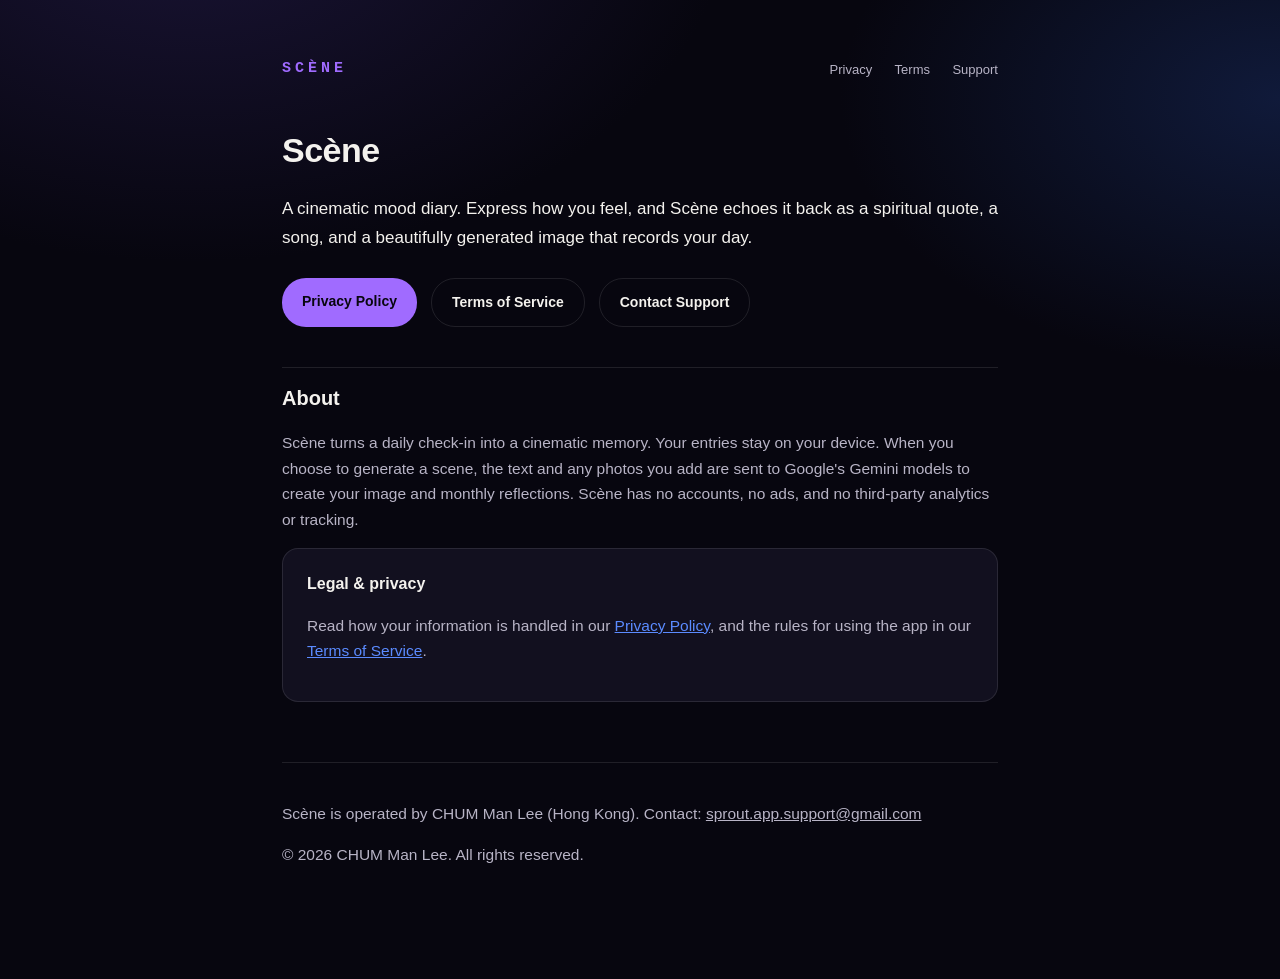
==== index.html @ 1d213d0d "Add Scène legal pages (privacy, terms, landing)" ====
<!DOCTYPE html>
<html lang="en">
<head>
<meta charset="utf-8"/>
<meta name="viewport" content="width=device-width, initial-scale=1"/>
<title>Scène — Frame your feeling</title>
<link rel="stylesheet" href="style.css"/>
</head>
<body>
<div class="wrap">
  <header class="site">
    <a class="brand" href="index.html">SCÈNE</a>
    <nav>
      <a href="privacy.html">Privacy</a>
      <a href="terms.html">Terms</a>
      <a href="mailto:sprout.app.support@gmail.com">Support</a>
    </nav>
  </header>

  <h1>Scène</h1>
  <p class="lede">A cinematic mood diary. Express how you feel, and Scène echoes it back as a spiritual quote, a song, and a beautifully generated image that records your day.</p>

  <div class="hero-links">
    <a class="btn" href="privacy.html">Privacy Policy</a>
    <a class="btn secondary" href="terms.html">Terms of Service</a>
    <a class="btn secondary" href="mailto:sprout.app.support@gmail.com">Contact Support</a>
  </div>

  <h2>About</h2>
  <p>Scène turns a daily check-in into a cinematic memory. Your entries stay on your device. When you choose to generate a scene, the text and any photos you add are sent to Google's Gemini models to create your image and monthly reflections. Scène has no accounts, no ads, and no third-party analytics or tracking.</p>

  <div class="card">
    <h3>Legal &amp; privacy</h3>
    <p>Read how your information is handled in our <a href="privacy.html">Privacy Policy</a>, and the rules for using the app in our <a href="terms.html">Terms of Service</a>.</p>
  </div>

  <footer class="site">
    <p>Scène is operated by CHUM Man Lee (Hong Kong). Contact: <a href="mailto:sprout.app.support@gmail.com">sprout.app.support@gmail.com</a></p>
    <p>© 2026 CHUM Man Lee. All rights reserved.</p>
  </footer>
</div>
</body>
</html>
---- style.css ----
:root {
  --bg: #07060f;
  --panel: #12101f;
  --ink: #f4f2ee;
  --ink-dim: #b8b4c6;
  --ink-faint: #7d7893;
  --line: rgba(255, 255, 255, 0.10);
  --accent: #a06bff;
  --accent-2: #5b8bff;
  --mono: "SF Mono", ui-monospace, Menlo, monospace;
  --serif: Georgia, "Times New Roman", serif;
}

* { box-sizing: border-box; }

html { scroll-behavior: smooth; }

body {
  margin: 0;
  background:
    radial-gradient(900px 600px at 15% -10%, #1a1436 0%, transparent 60%),
    radial-gradient(800px 500px at 100% 10%, #101a3a 0%, transparent 55%),
    var(--bg);
  color: var(--ink);
  font-family: -apple-system, BlinkMacSystemFont, "Segoe UI", Roboto, sans-serif;
  line-height: 1.65;
  -webkit-font-smoothing: antialiased;
}

.wrap {
  max-width: 760px;
  margin: 0 auto;
  padding: 56px 22px 96px;
}

header.site {
  display: flex;
  align-items: center;
  justify-content: space-between;
  gap: 16px;
  margin-bottom: 40px;
}

.brand {
  font-family: var(--mono);
  letter-spacing: 4px;
  font-weight: 700;
  font-size: 15px;
  color: var(--accent);
  text-decoration: none;
}

nav a {
  color: var(--ink-dim);
  text-decoration: none;
  font-size: 13px;
  margin-left: 18px;
}
nav a:hover { color: var(--ink); }

h1 {
  font-size: 34px;
  font-weight: 800;
  letter-spacing: -0.5px;
  margin: 0 0 6px;
}

.updated {
  font-family: var(--mono);
  font-size: 12px;
  letter-spacing: 1px;
  text-transform: uppercase;
  color: var(--ink-faint);
  margin-bottom: 34px;
}

h2 {
  font-size: 20px;
  font-weight: 700;
  margin: 40px 0 10px;
  padding-top: 14px;
  border-top: 1px solid var(--line);
}

h3 { font-size: 16px; font-weight: 700; margin: 22px 0 6px; }

p, li { color: var(--ink-dim); font-size: 15.5px; }

a { color: var(--accent-2); }

ul { padding-left: 22px; }
li { margin-bottom: 6px; }

.lede {
  font-size: 17px;
  color: var(--ink);
}

.card {
  background: var(--panel);
  border: 1px solid var(--line);
  border-radius: 16px;
  padding: 22px 24px;
  margin-bottom: 16px;
}

.card h3 { margin-top: 0; }

.hero-links { display: flex; flex-wrap: wrap; gap: 14px; margin-top: 26px; }
.btn {
  display: inline-block;
  padding: 12px 20px;
  border-radius: 24px;
  background: var(--accent);
  color: #08060f;
  font-weight: 700;
  font-size: 14px;
  text-decoration: none;
}
.btn.secondary {
  background: transparent;
  color: var(--ink);
  border: 1px solid var(--line);
}

.note {
  font-size: 13.5px;
  color: var(--ink-faint);
  border-left: 2px solid var(--accent);
  padding-left: 14px;
  margin: 18px 0;
}

footer.site {
  margin-top: 60px;
  padding-top: 22px;
  border-top: 1px solid var(--line);
  font-size: 13px;
  color: var(--ink-faint);
}
footer.site a { color: var(--ink-dim); }
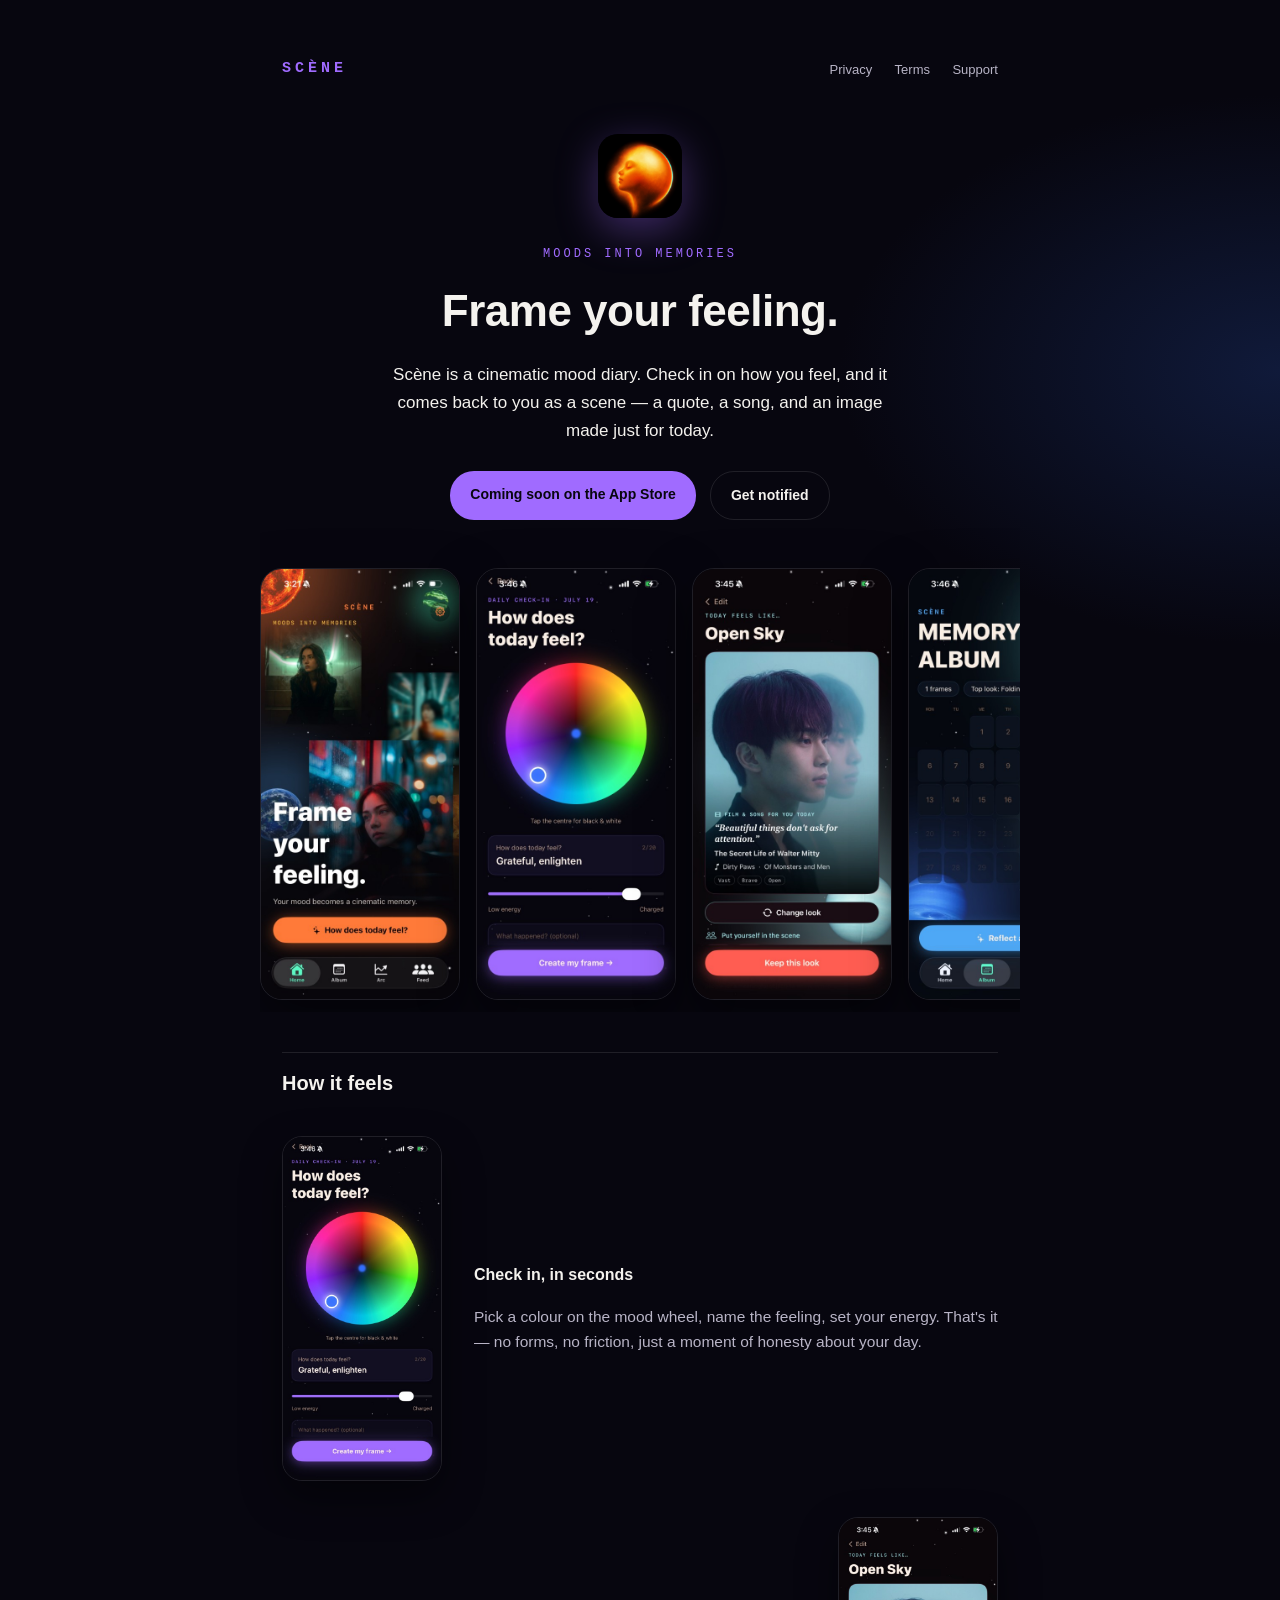
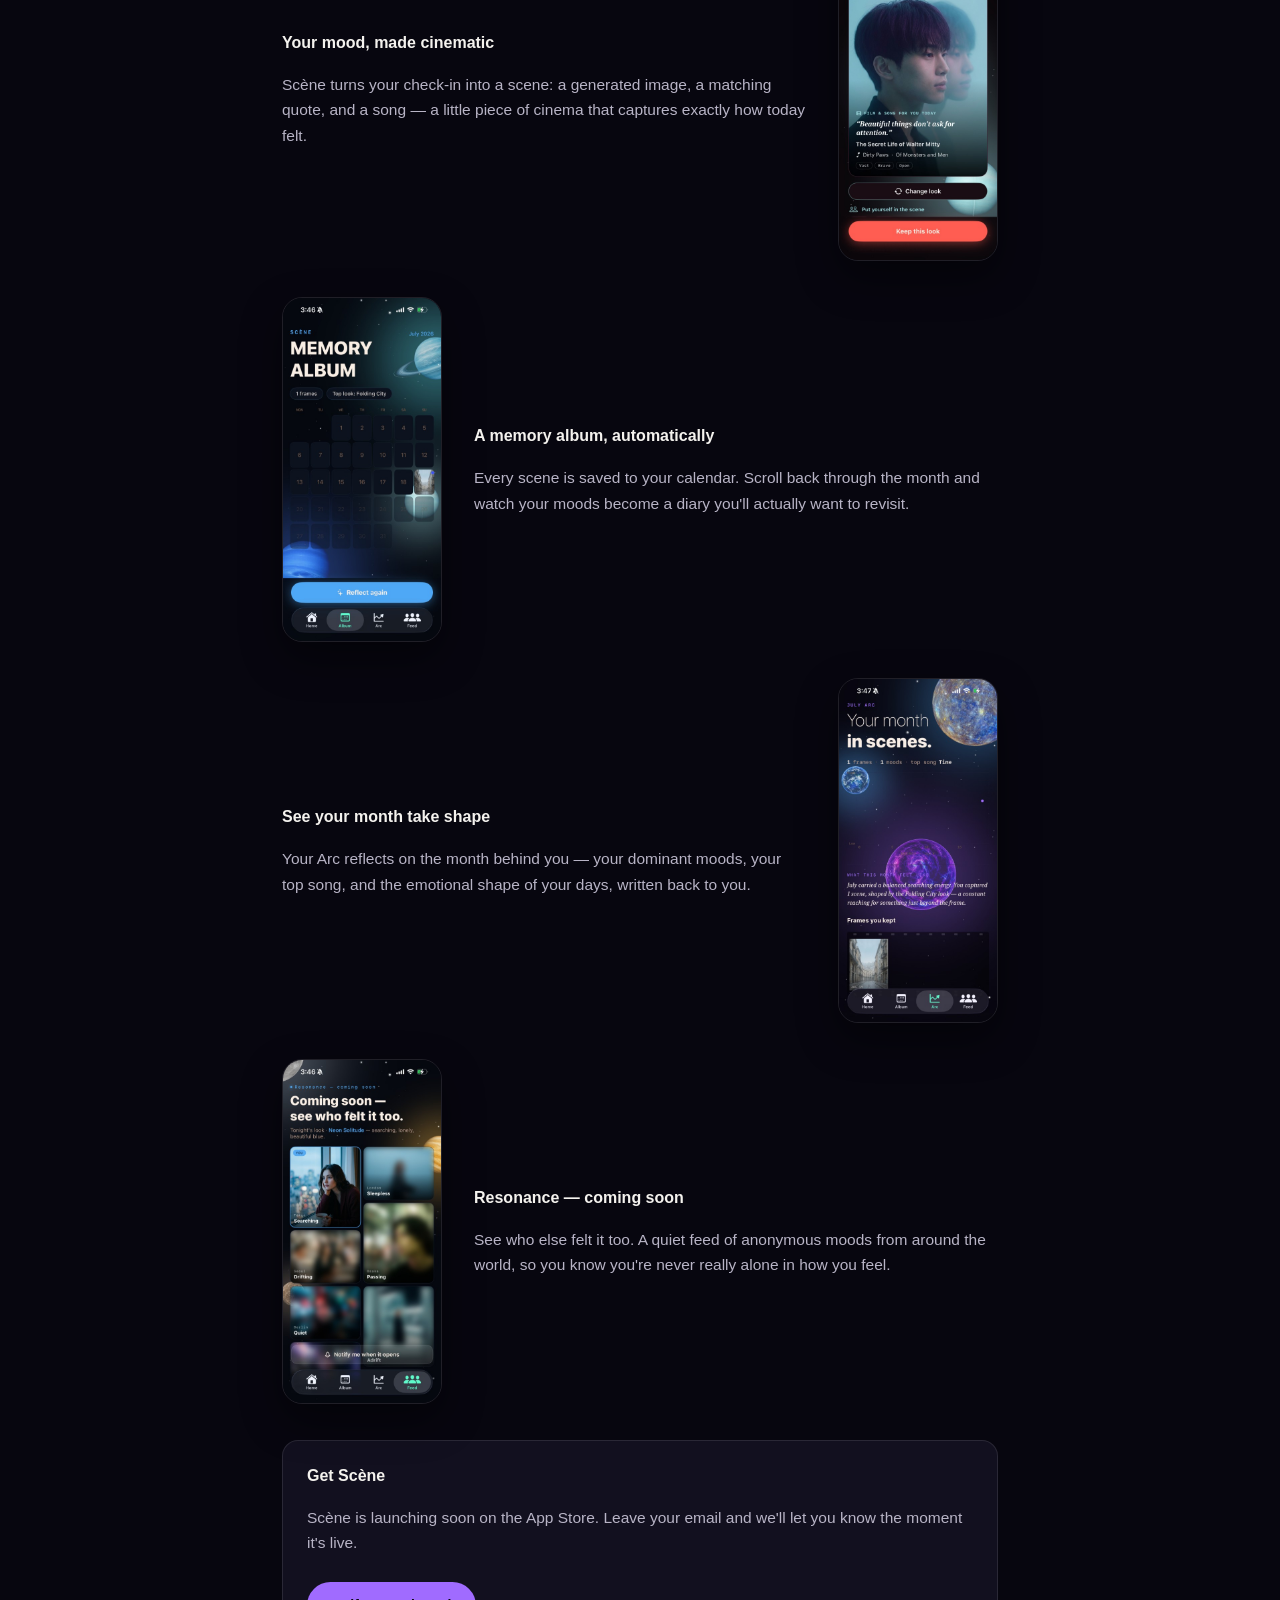
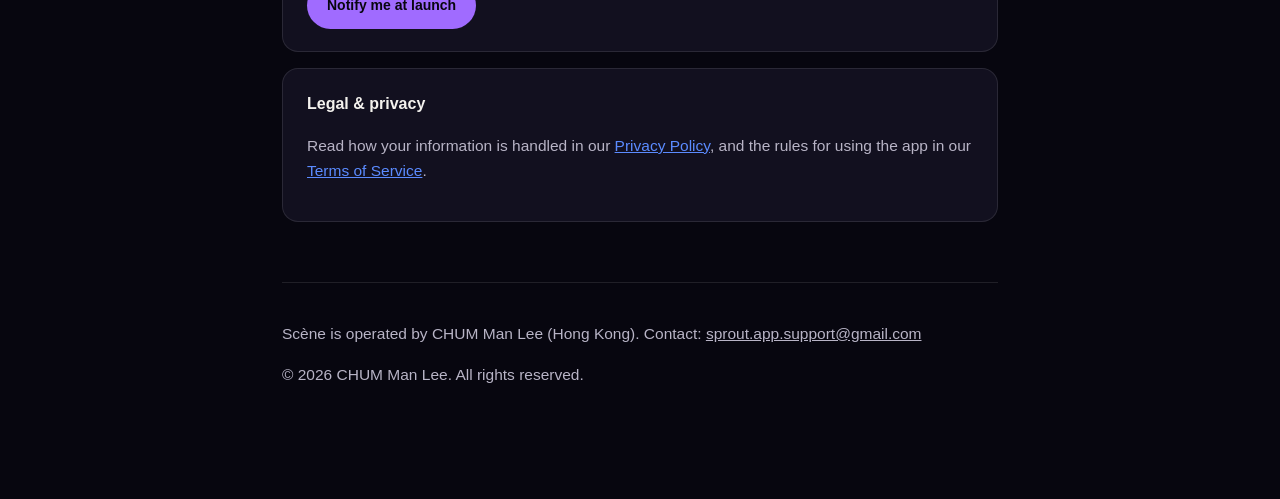
==== commit 4afd3808: "Add marketing landing page with app screenshots" ====
--- a/index.html
+++ b/index.html
@@ -3,7 +3,13 @@
 <head>
 <meta charset="utf-8"/>
 <meta name="viewport" content="width=device-width, initial-scale=1"/>
-<title>Scène — Frame your feeling</title>
+<title>Scène — Turn your mood into a cinematic memory</title>
+<meta name="description" content="Scène is a cinematic mood diary. Check in on how you feel and Scène turns it into a beautifully generated scene, a quote, and a song — a memory worth keeping."/>
+<link rel="icon" href="icon.png"/>
+<link rel="apple-touch-icon" href="icon.png"/>
+<meta property="og:title" content="Scène — Turn your mood into a cinematic memory"/>
+<meta property="og:description" content="A cinematic mood diary. Your feelings, framed as a scene."/>
+<meta property="og:image" content="screenshots/03-scene.jpg"/>
 <link rel="stylesheet" href="style.css"/>
 </head>
 <body>
@@ -17,17 +23,75 @@
     </nav>
   </header>
 
-  <h1>Scène</h1>
-  <p class="lede">A cinematic mood diary. Express how you feel, and Scène echoes it back as a spiritual quote, a song, and a beautifully generated image that records your day.</p>
+  <section class="hero">
+    <img class="icon" src="icon.png" alt="Scène app icon"/>
+    <p class="eyebrow">Moods into memories</p>
+    <h1>Frame your feeling.</h1>
+    <p class="lede">Scène is a cinematic mood diary. Check in on how you feel, and it comes back to you as a scene — a quote, a song, and an image made just for today.</p>
+    <div class="hero-links">
+      <a class="btn" href="#coming-soon">Coming soon on the App Store</a>
+      <a class="btn secondary" href="mailto:sprout.app.support@gmail.com">Get notified</a>
+    </div>
+  </section>
 
-  <div class="hero-links">
-    <a class="btn" href="privacy.html">Privacy Policy</a>
-    <a class="btn secondary" href="terms.html">Terms of Service</a>
-    <a class="btn secondary" href="mailto:sprout.app.support@gmail.com">Contact Support</a>
+  <section class="shots">
+    <img src="screenshots/01-home.jpg" alt="Scène home screen inviting you to frame your feeling"/>
+    <img src="screenshots/02-checkin.jpg" alt="Daily check-in with a mood colour wheel"/>
+    <img src="screenshots/03-scene.jpg" alt="A generated cinematic scene with a quote and a song"/>
+    <img src="screenshots/04-album.jpg" alt="Memory album calendar of past scenes"/>
+    <img src="screenshots/05-arc.jpg" alt="Monthly arc reflection of moods and scenes"/>
+    <img src="screenshots/06-feed.jpg" alt="Resonance feed showing others' moods, coming soon"/>
+  </section>
+
+  <h2>How it feels</h2>
+
+  <div class="feature">
+    <img src="screenshots/02-checkin.jpg" alt="Daily check-in colour wheel"/>
+    <div>
+      <h3>Check in, in seconds</h3>
+      <p>Pick a colour on the mood wheel, name the feeling, set your energy. That's it — no forms, no friction, just a moment of honesty about your day.</p>
+    </div>
   </div>
 
-  <h2>About</h2>
-  <p>Scène turns a daily check-in into a cinematic memory. Your entries stay on your device. When you choose to generate a scene, the text and any photos you add are sent to Google's Gemini models to create your image and monthly reflections. Scène has no accounts, no ads, and no third-party analytics or tracking.</p>
+  <div class="feature reverse">
+    <img src="screenshots/03-scene.jpg" alt="A cinematic generated scene"/>
+    <div>
+      <h3>Your mood, made cinematic</h3>
+      <p>Scène turns your check-in into a scene: a generated image, a matching quote, and a song — a little piece of cinema that captures exactly how today felt.</p>
+    </div>
+  </div>
+
+  <div class="feature">
+    <img src="screenshots/04-album.jpg" alt="Memory album calendar"/>
+    <div>
+      <h3>A memory album, automatically</h3>
+      <p>Every scene is saved to your calendar. Scroll back through the month and watch your moods become a diary you'll actually want to revisit.</p>
+    </div>
+  </div>
+
+  <div class="feature reverse">
+    <img src="screenshots/05-arc.jpg" alt="Monthly arc reflection"/>
+    <div>
+      <h3>See your month take shape</h3>
+      <p>Your Arc reflects on the month behind you — your dominant moods, your top song, and the emotional shape of your days, written back to you.</p>
+    </div>
+  </div>
+
+  <div class="feature">
+    <img src="screenshots/06-feed.jpg" alt="Resonance feed, coming soon"/>
+    <div>
+      <h3>Resonance — coming soon</h3>
+      <p>See who else felt it too. A quiet feed of anonymous moods from around the world, so you know you're never really alone in how you feel.</p>
+    </div>
+  </div>
+
+  <div class="card" id="coming-soon">
+    <h3>Get Scène</h3>
+    <p>Scène is launching soon on the App Store. Leave your email and we'll let you know the moment it's live.</p>
+    <div class="hero-links">
+      <a class="btn" href="mailto:sprout.app.support@gmail.com?subject=Notify%20me%20when%20Sc%C3%A8ne%20launches">Notify me at launch</a>
+    </div>
+  </div>
 
   <div class="card">
     <h3>Legal &amp; privacy</h3>
--- a/style.css
+++ b/style.css
@@ -106,6 +106,91 @@
 
 .card h3 { margin-top: 0; }
 
+.hero {
+  text-align: center;
+  padding: 12px 0 8px;
+}
+
+.hero .icon {
+  width: 84px;
+  height: 84px;
+  border-radius: 20px;
+  box-shadow: 0 12px 40px rgba(160, 107, 255, 0.35);
+  margin-bottom: 18px;
+}
+
+.hero .eyebrow {
+  font-family: var(--mono);
+  letter-spacing: 3px;
+  text-transform: uppercase;
+  font-size: 12px;
+  color: var(--accent);
+  margin: 0 0 10px;
+}
+
+.hero h1 {
+  font-size: 44px;
+  margin: 0 0 14px;
+}
+
+.hero .lede {
+  max-width: 520px;
+  margin: 0 auto;
+}
+
+.hero .hero-links { justify-content: center; }
+
+.shots {
+  display: flex;
+  gap: 16px;
+  overflow-x: auto;
+  padding: 40px 0 12px;
+  margin: 0 -22px 20px;
+  padding-left: 22px;
+  padding-right: 22px;
+  -webkit-overflow-scrolling: touch;
+  scroll-snap-type: x proximity;
+}
+
+.shots img {
+  width: 200px;
+  flex: 0 0 auto;
+  border-radius: 22px;
+  border: 1px solid var(--line);
+  box-shadow: 0 20px 50px rgba(0, 0, 0, 0.5);
+  scroll-snap-align: start;
+}
+
+.feature {
+  display: flex;
+  align-items: center;
+  gap: 32px;
+  margin: 36px 0;
+}
+
+.feature.reverse { flex-direction: row-reverse; }
+
+.feature img {
+  width: 160px;
+  flex: 0 0 auto;
+  border-radius: 20px;
+  border: 1px solid var(--line);
+  box-shadow: 0 16px 40px rgba(0, 0, 0, 0.45);
+}
+
+.feature h3 { margin-top: 0; }
+.feature p { margin-bottom: 0; }
+
+@media (max-width: 560px) {
+  .hero h1 { font-size: 32px; }
+  .feature, .feature.reverse {
+    flex-direction: column;
+    text-align: center;
+    gap: 16px;
+  }
+  .feature img { width: 140px; }
+}
+
 .hero-links { display: flex; flex-wrap: wrap; gap: 14px; margin-top: 26px; }
 .btn {
   display: inline-block;
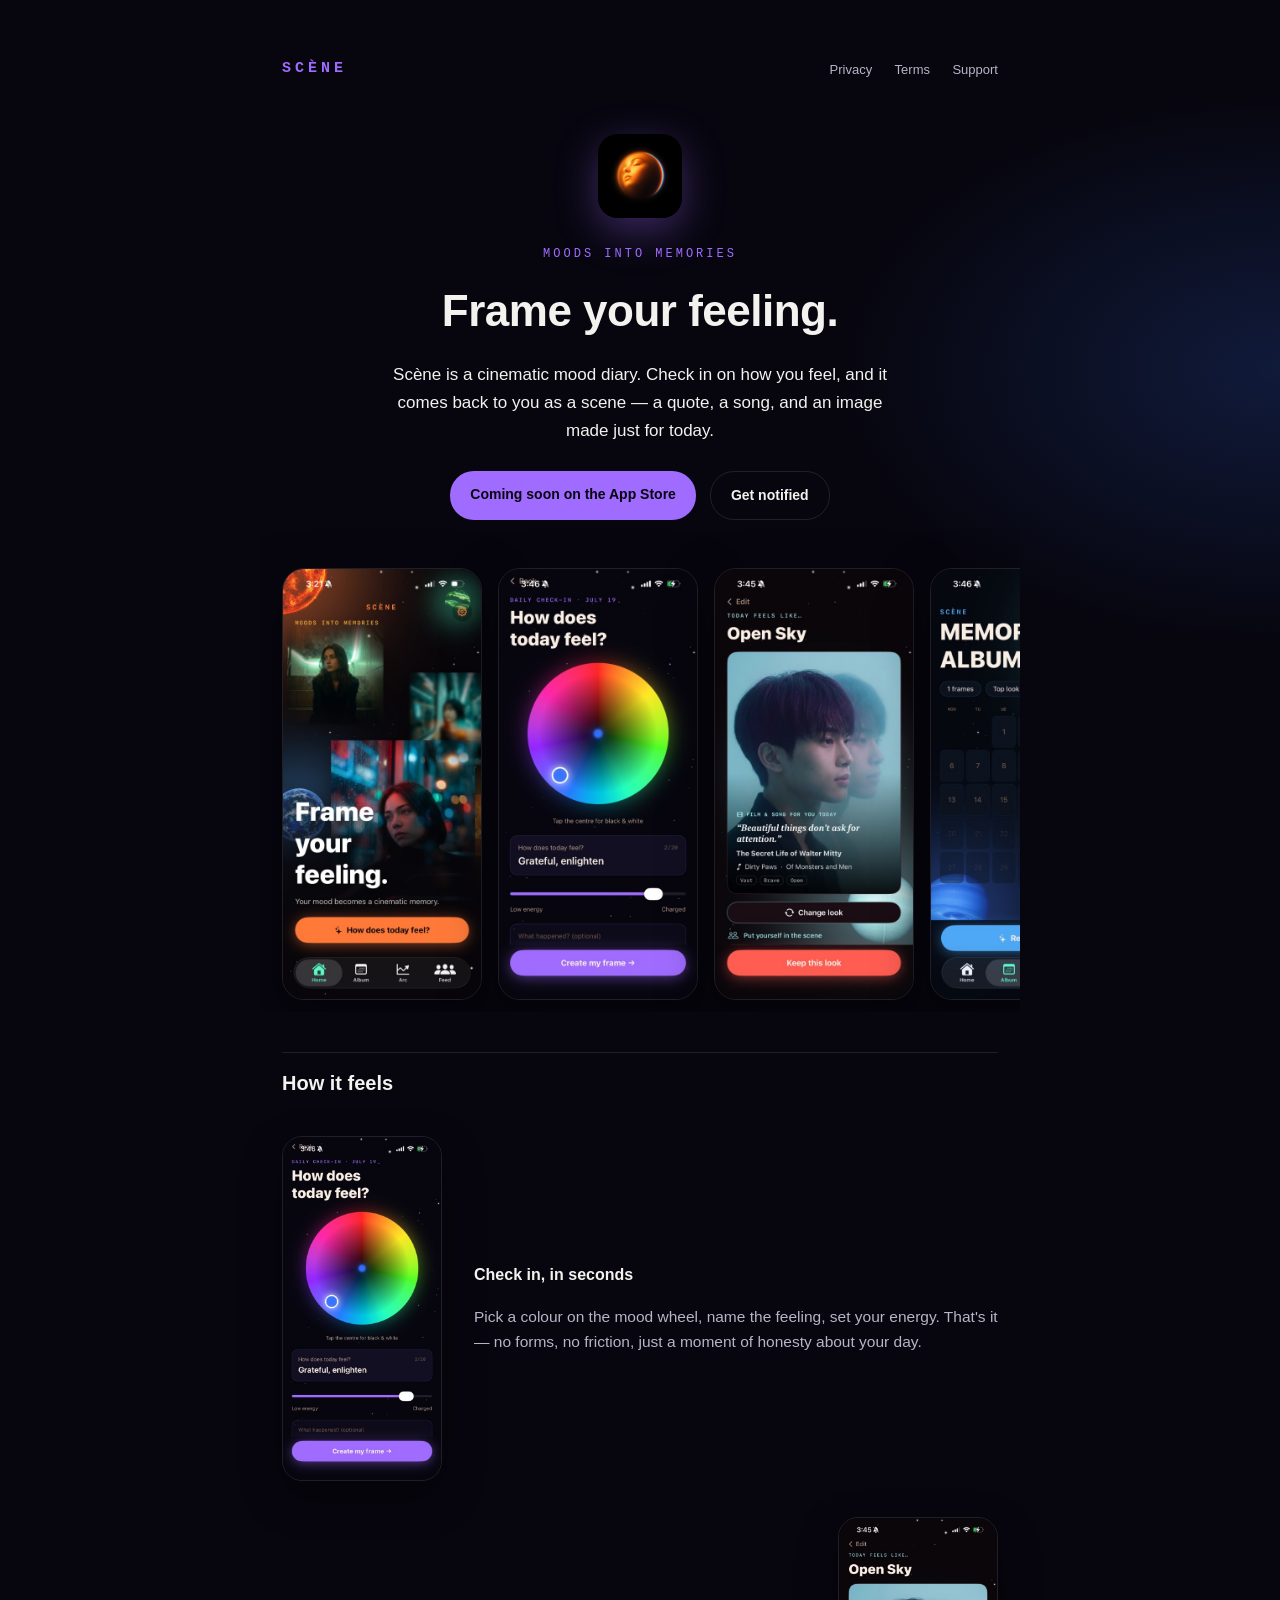
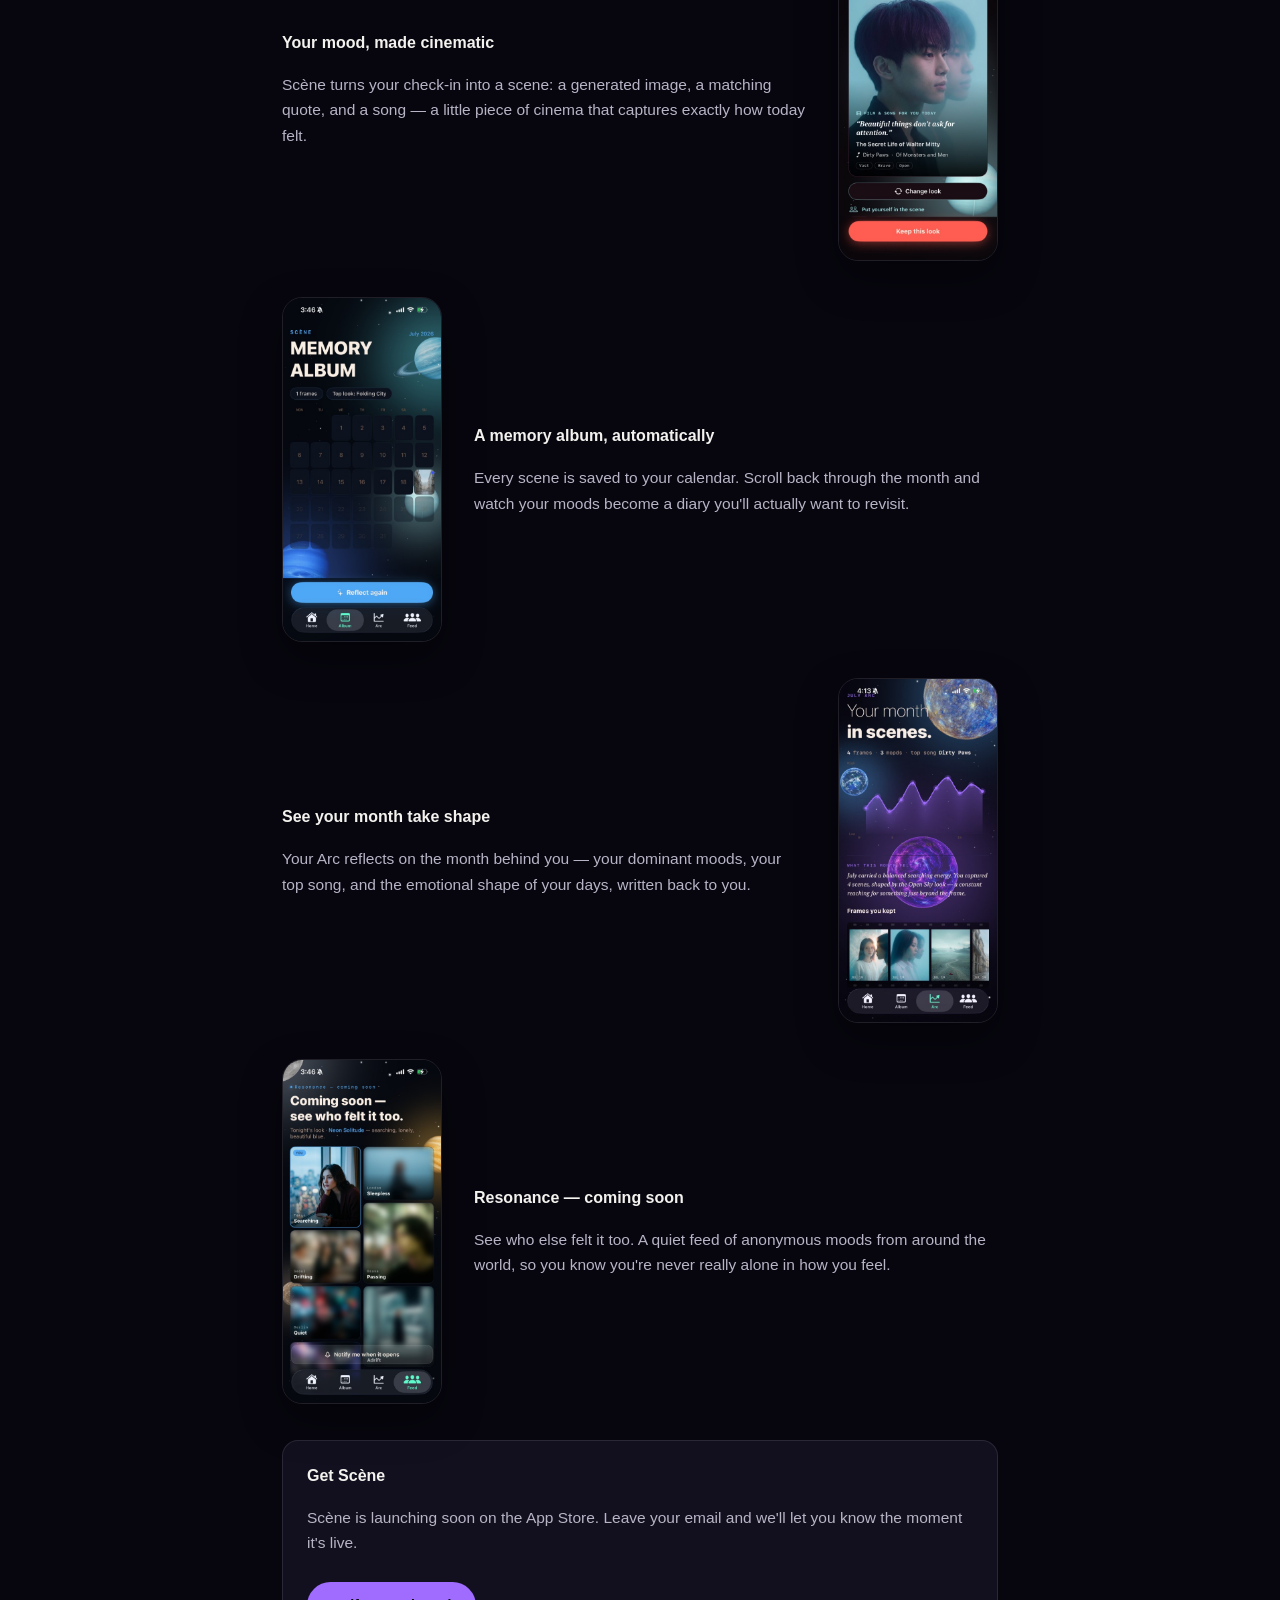
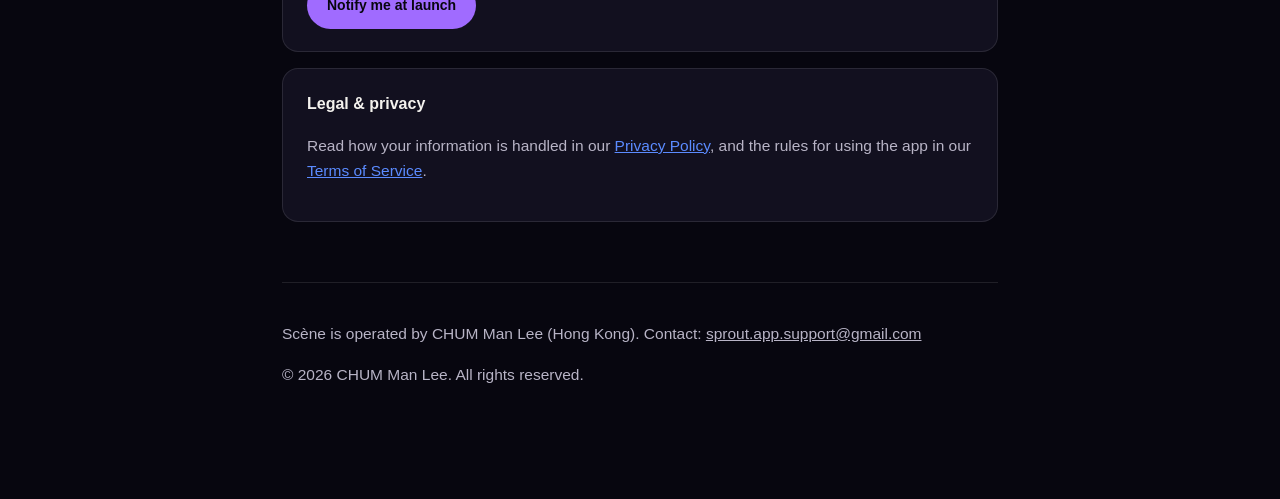
==== commit a8116899: "Add auto-scrolling loop to the screenshot strip, pausable by touch/drag" ====
--- a/index.html
+++ b/index.html
@@ -34,13 +34,20 @@
     </div>
   </section>
 
-  <section class="shots">
+  <section class="shots" id="shots">
     <img src="screenshots/01-home.jpg" alt="Scène home screen inviting you to frame your feeling"/>
     <img src="screenshots/02-checkin.jpg" alt="Daily check-in with a mood colour wheel"/>
     <img src="screenshots/03-scene.jpg" alt="A generated cinematic scene with a quote and a song"/>
     <img src="screenshots/04-album.jpg" alt="Memory album calendar of past scenes"/>
     <img src="screenshots/05-arc.jpg" alt="Monthly arc reflection of moods and scenes"/>
     <img src="screenshots/06-feed.jpg" alt="Resonance feed showing others' moods, coming soon"/>
+    <!-- duplicate set, hidden from assistive tech, so the strip can loop seamlessly -->
+    <img src="screenshots/01-home.jpg" alt="" aria-hidden="true"/>
+    <img src="screenshots/02-checkin.jpg" alt="" aria-hidden="true"/>
+    <img src="screenshots/03-scene.jpg" alt="" aria-hidden="true"/>
+    <img src="screenshots/04-album.jpg" alt="" aria-hidden="true"/>
+    <img src="screenshots/05-arc.jpg" alt="" aria-hidden="true"/>
+    <img src="screenshots/06-feed.jpg" alt="" aria-hidden="true"/>
   </section>
 
   <h2>How it feels</h2>
@@ -103,5 +110,6 @@
     <p>© 2026 CHUM Man Lee. All rights reserved.</p>
   </footer>
 </div>
+<script src="marquee.js"></script>
 </body>
 </html>
--- a/style.css
+++ b/style.css
@@ -149,8 +149,10 @@
   padding-left: 22px;
   padding-right: 22px;
   -webkit-overflow-scrolling: touch;
-  scroll-snap-type: x proximity;
-}
+  cursor: grab;
+}
+
+.shots:active { cursor: grabbing; }
 
 .shots img {
   width: 200px;
@@ -158,7 +160,8 @@
   border-radius: 22px;
   border: 1px solid var(--line);
   box-shadow: 0 20px 50px rgba(0, 0, 0, 0.5);
-  scroll-snap-align: start;
+  -webkit-user-drag: none;
+  user-select: none;
 }
 
 .feature {
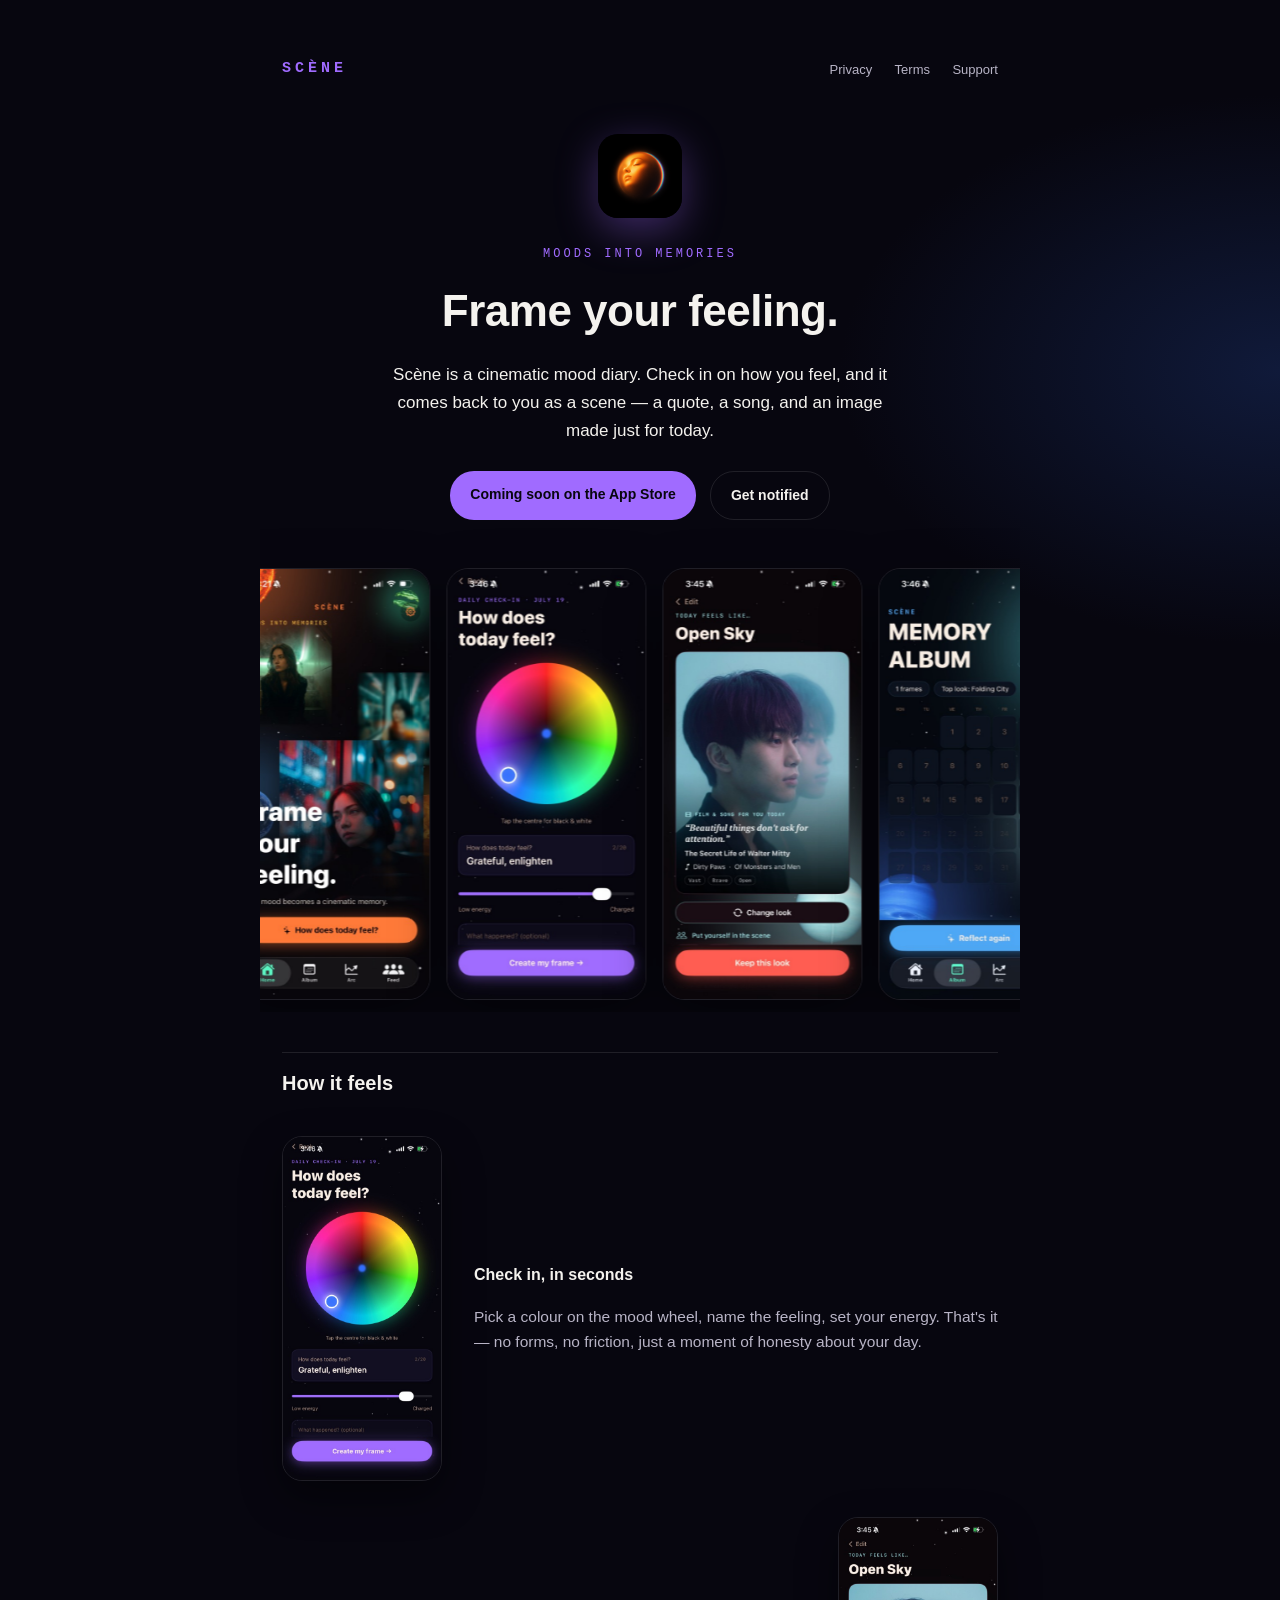
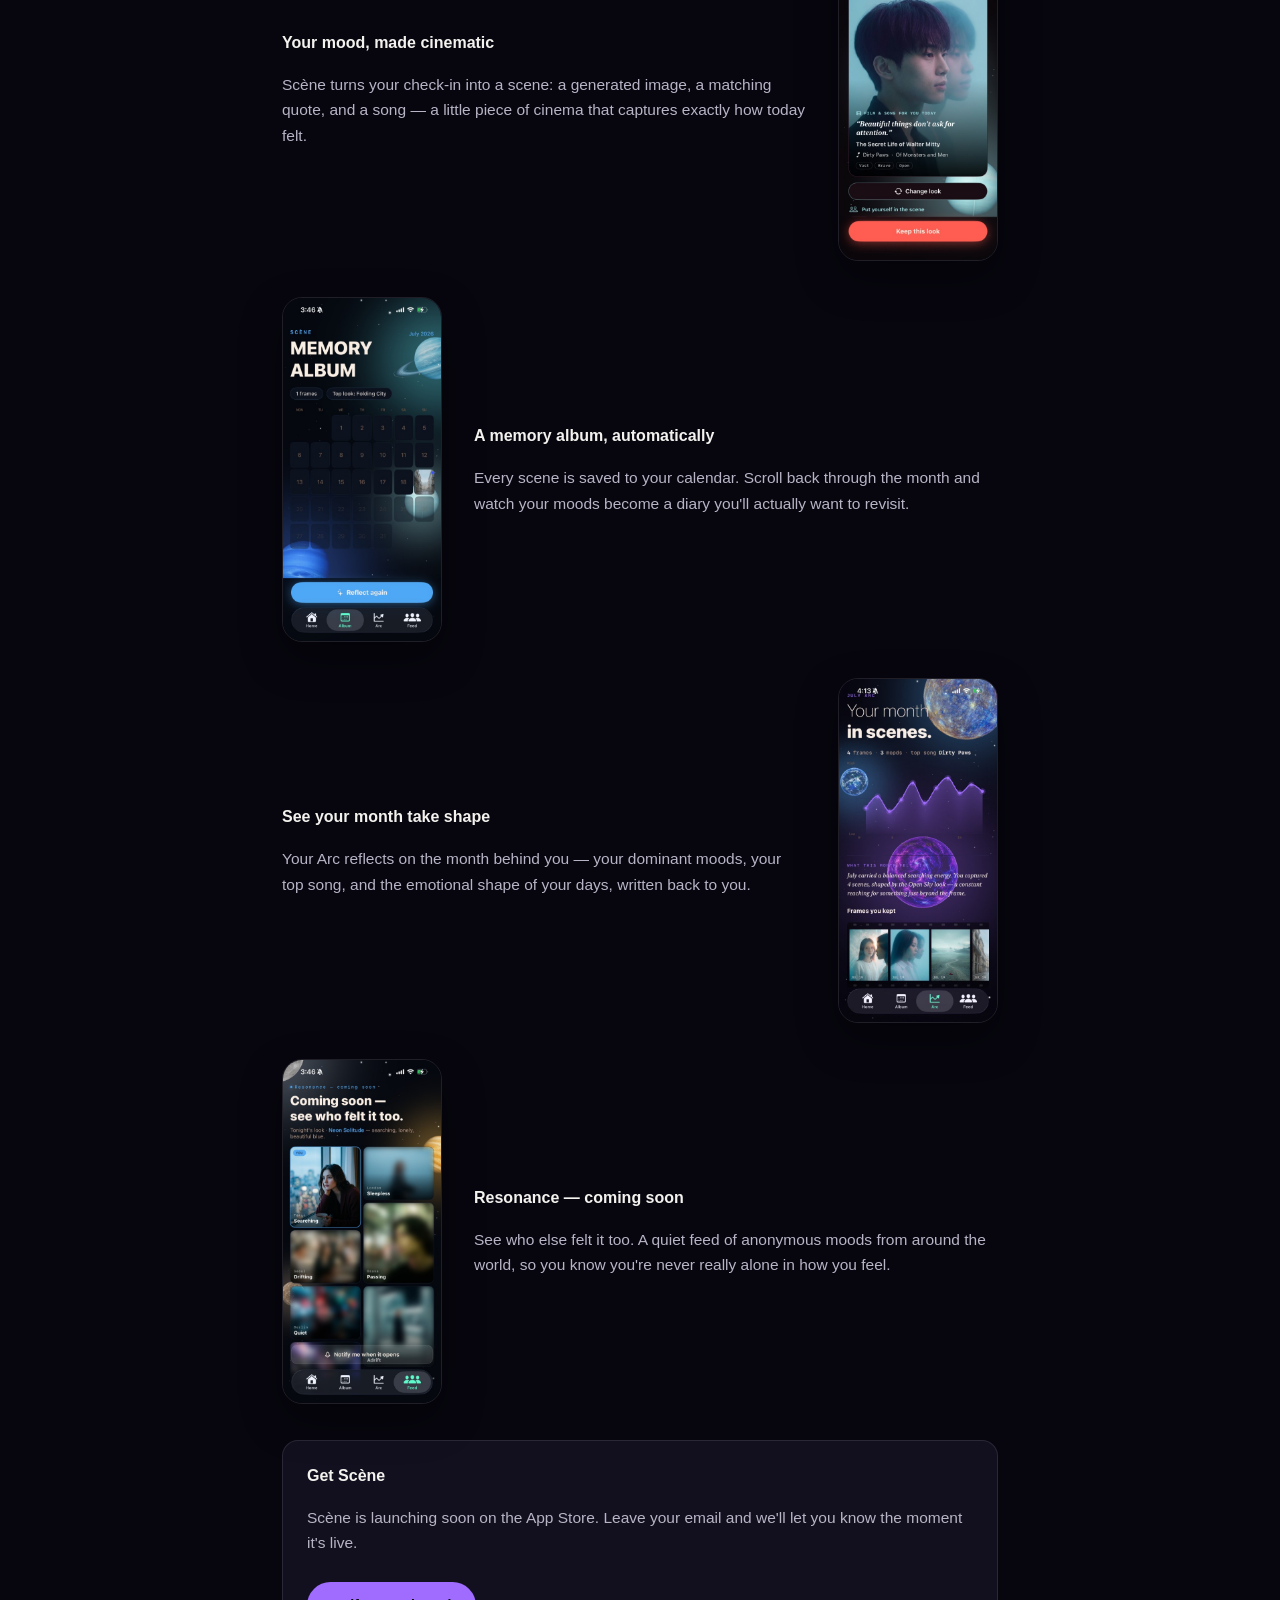
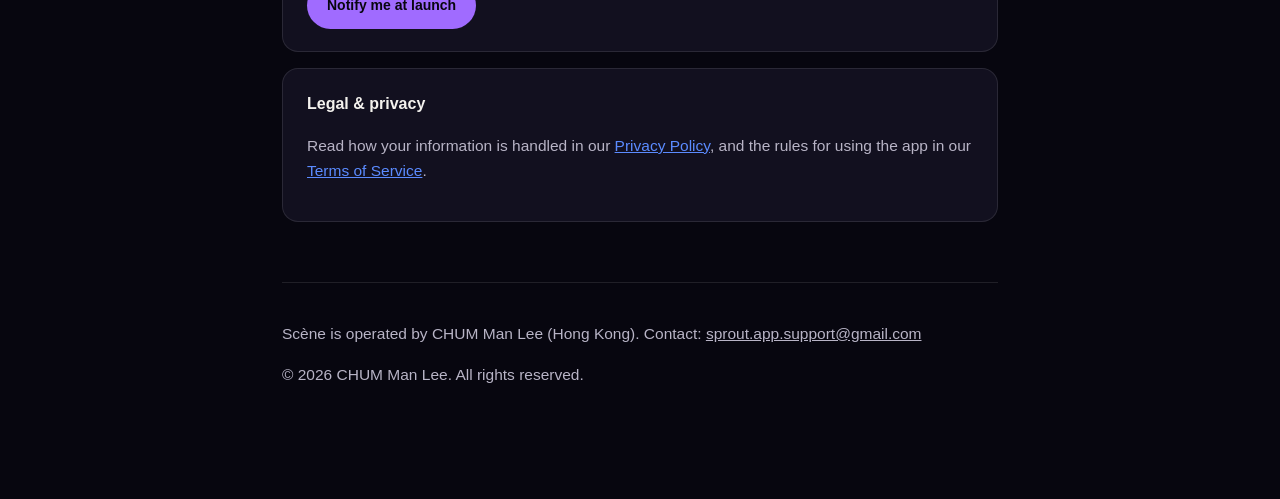
==== commit 05a95d81: "Rebuild screenshot marquee on transform + custom drag for iOS Safari reliability" ====
--- a/index.html
+++ b/index.html
@@ -35,19 +35,21 @@
   </section>
 
   <section class="shots" id="shots">
-    <img src="screenshots/01-home.jpg" alt="Scène home screen inviting you to frame your feeling"/>
-    <img src="screenshots/02-checkin.jpg" alt="Daily check-in with a mood colour wheel"/>
-    <img src="screenshots/03-scene.jpg" alt="A generated cinematic scene with a quote and a song"/>
-    <img src="screenshots/04-album.jpg" alt="Memory album calendar of past scenes"/>
-    <img src="screenshots/05-arc.jpg" alt="Monthly arc reflection of moods and scenes"/>
-    <img src="screenshots/06-feed.jpg" alt="Resonance feed showing others' moods, coming soon"/>
-    <!-- duplicate set, hidden from assistive tech, so the strip can loop seamlessly -->
-    <img src="screenshots/01-home.jpg" alt="" aria-hidden="true"/>
-    <img src="screenshots/02-checkin.jpg" alt="" aria-hidden="true"/>
-    <img src="screenshots/03-scene.jpg" alt="" aria-hidden="true"/>
-    <img src="screenshots/04-album.jpg" alt="" aria-hidden="true"/>
-    <img src="screenshots/05-arc.jpg" alt="" aria-hidden="true"/>
-    <img src="screenshots/06-feed.jpg" alt="" aria-hidden="true"/>
+    <div class="shots-track" id="shotsTrack">
+      <img src="screenshots/01-home.jpg" alt="Scène home screen inviting you to frame your feeling"/>
+      <img src="screenshots/02-checkin.jpg" alt="Daily check-in with a mood colour wheel"/>
+      <img src="screenshots/03-scene.jpg" alt="A generated cinematic scene with a quote and a song"/>
+      <img src="screenshots/04-album.jpg" alt="Memory album calendar of past scenes"/>
+      <img src="screenshots/05-arc.jpg" alt="Monthly arc reflection of moods and scenes"/>
+      <img src="screenshots/06-feed.jpg" alt="Resonance feed showing others' moods, coming soon"/>
+      <!-- duplicate set, hidden from assistive tech, so the strip can loop seamlessly -->
+      <img src="screenshots/01-home.jpg" alt="" aria-hidden="true"/>
+      <img src="screenshots/02-checkin.jpg" alt="" aria-hidden="true"/>
+      <img src="screenshots/03-scene.jpg" alt="" aria-hidden="true"/>
+      <img src="screenshots/04-album.jpg" alt="" aria-hidden="true"/>
+      <img src="screenshots/05-arc.jpg" alt="" aria-hidden="true"/>
+      <img src="screenshots/06-feed.jpg" alt="" aria-hidden="true"/>
+    </div>
   </section>
 
   <h2>How it feels</h2>
--- a/style.css
+++ b/style.css
@@ -141,20 +141,26 @@
 .hero .hero-links { justify-content: center; }
 
 .shots {
+  overflow: hidden;
+  padding: 40px 0 12px;
+  margin: 0 -22px 20px;
+  cursor: grab;
+  touch-action: pan-y;
+  -webkit-user-select: none;
+  user-select: none;
+}
+
+.shots:active { cursor: grabbing; }
+
+.shots-track {
   display: flex;
   gap: 16px;
-  overflow-x: auto;
-  padding: 40px 0 12px;
-  margin: 0 -22px 20px;
   padding-left: 22px;
   padding-right: 22px;
-  -webkit-overflow-scrolling: touch;
-  cursor: grab;
-}
-
-.shots:active { cursor: grabbing; }
-
-.shots img {
+  will-change: transform;
+}
+
+.shots-track img {
   width: 200px;
   flex: 0 0 auto;
   border-radius: 22px;
@@ -162,6 +168,7 @@
   box-shadow: 0 20px 50px rgba(0, 0, 0, 0.5);
   -webkit-user-drag: none;
   user-select: none;
+  pointer-events: none;
 }
 
 .feature {
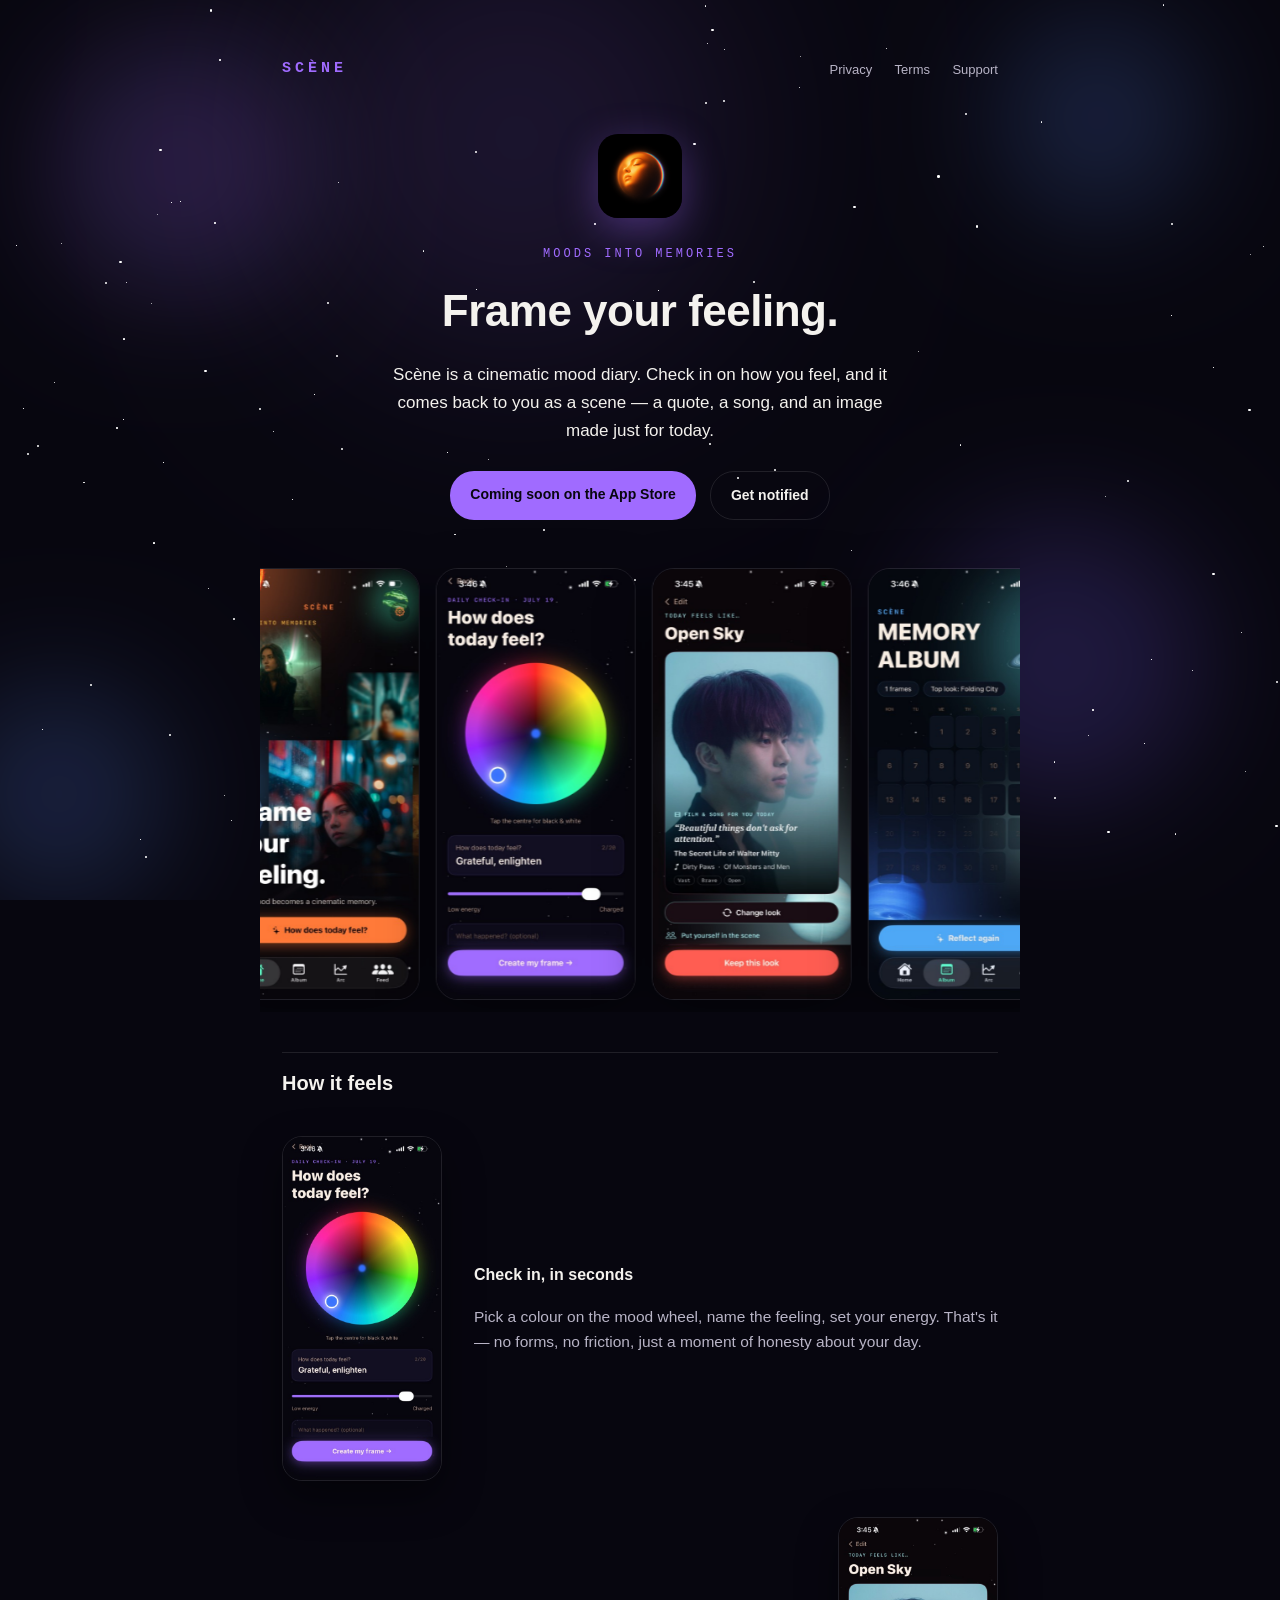
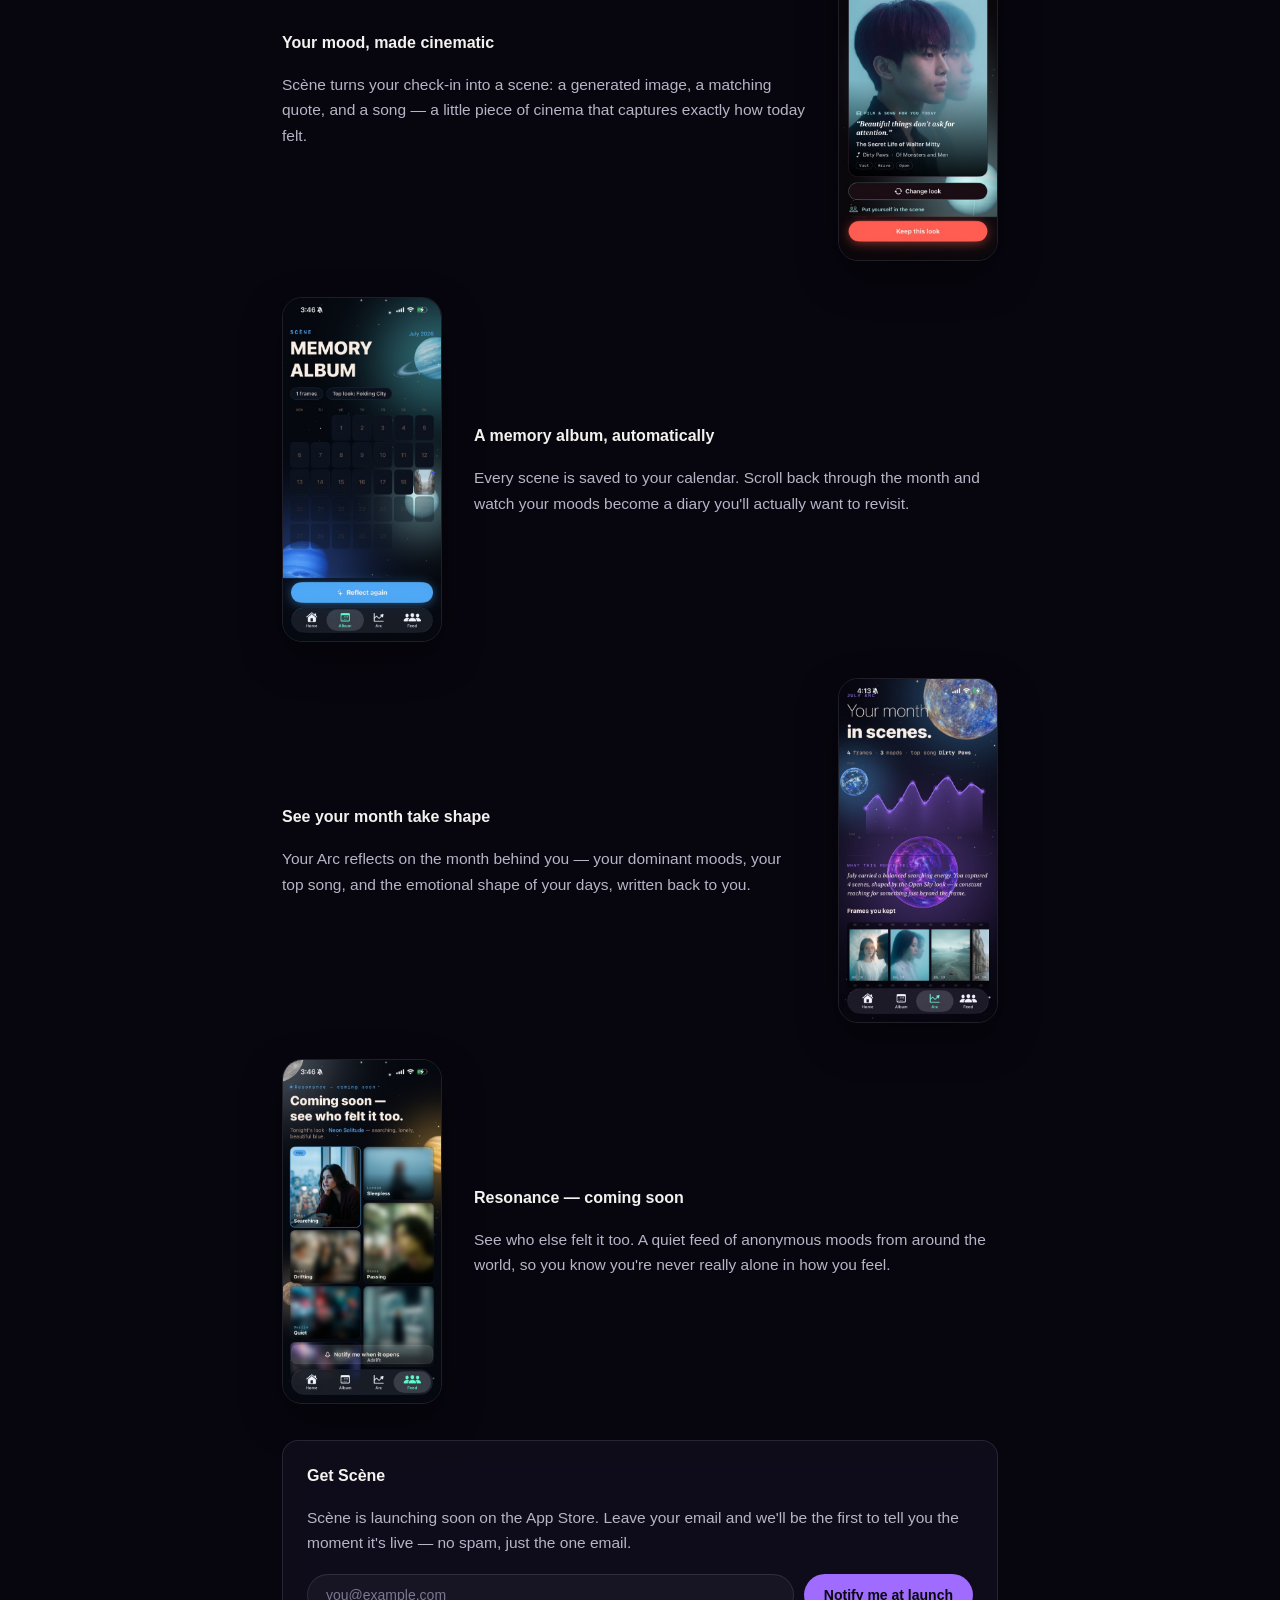
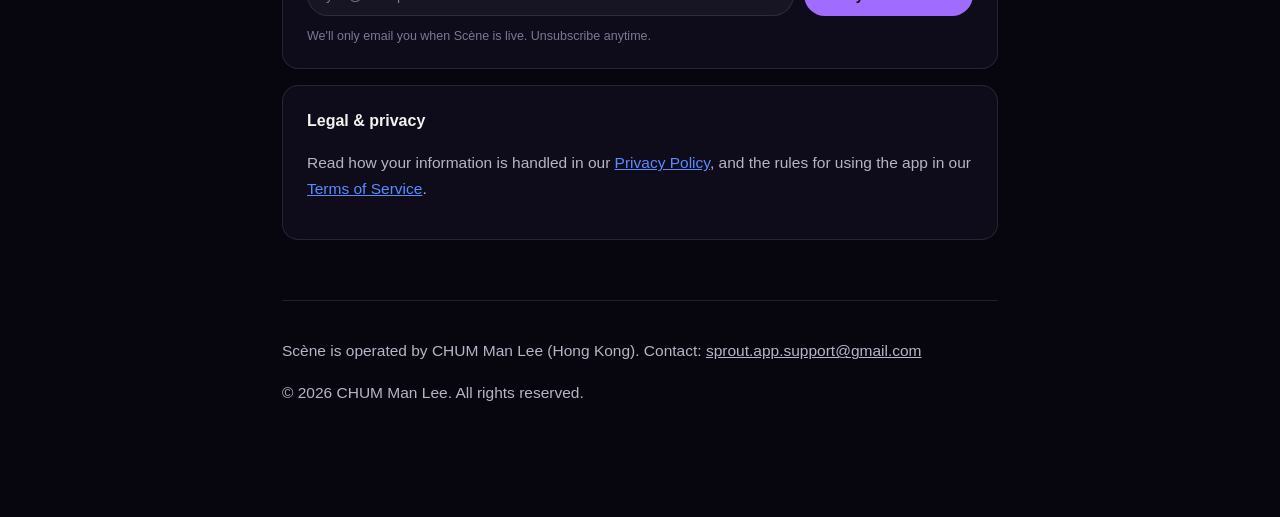
==== commit 954926f3: "Add galaxy-style backdrop and a real email signup form for the waitlist" ====
--- a/index.html
+++ b/index.html
@@ -13,6 +13,7 @@
 <link rel="stylesheet" href="style.css"/>
 </head>
 <body>
+<div id="cosmic-bg" aria-hidden="true"></div>
 <div class="wrap">
   <header class="site">
     <a class="brand" href="index.html">SCÈNE</a>
@@ -30,7 +31,7 @@
     <p class="lede">Scène is a cinematic mood diary. Check in on how you feel, and it comes back to you as a scene — a quote, a song, and an image made just for today.</p>
     <div class="hero-links">
       <a class="btn" href="#coming-soon">Coming soon on the App Store</a>
-      <a class="btn secondary" href="mailto:sprout.app.support@gmail.com">Get notified</a>
+      <a class="btn secondary" href="#coming-soon">Get notified</a>
     </div>
   </section>
 
@@ -96,10 +97,33 @@
 
   <div class="card" id="coming-soon">
     <h3>Get Scène</h3>
-    <p>Scène is launching soon on the App Store. Leave your email and we'll let you know the moment it's live.</p>
-    <div class="hero-links">
-      <a class="btn" href="mailto:sprout.app.support@gmail.com?subject=Notify%20me%20when%20Sc%C3%A8ne%20launches">Notify me at launch</a>
-    </div>
+    <p>Scène is launching soon on the App Store. Leave your email and we'll be the first to tell you the moment it's live — no spam, just the one email.</p>
+    <!--
+      Waitlist form — currently wired to Buttondown (buttondown.email), a free
+      email-list tool built for exactly this: collect signups now, send one
+      email to everyone when the app launches. Replace "scene-app" below with
+      your own Buttondown username once you've created a free account.
+    -->
+    <form
+      class="notify-form"
+      id="notifyForm"
+      action="https://buttondown.email/api/emails/embed-subscribe/scene-app"
+      method="post"
+      target="popupwindow"
+      onsubmit="window.open('https://buttondown.email/scene-app', 'popupwindow', 'scrollbars=yes,width=800,height=600'); return true;"
+    >
+      <input type="hidden" name="embed" value="1"/>
+      <input
+        type="email"
+        name="email"
+        id="notifyEmail"
+        placeholder="you@example.com"
+        aria-label="Email address"
+        required
+      />
+      <button type="submit" class="btn">Notify me at launch</button>
+    </form>
+    <p class="form-note">We'll only email you when Scène is live. Unsubscribe anytime.</p>
   </div>
 
   <div class="card">
@@ -112,6 +136,7 @@
     <p>© 2026 CHUM Man Lee. All rights reserved.</p>
   </footer>
 </div>
+<script src="cosmic-bg.js"></script>
 <script src="marquee.js"></script>
 </body>
 </html>
--- a/style.css
+++ b/style.css
@@ -17,14 +17,62 @@
 
 body {
   margin: 0;
-  background:
-    radial-gradient(900px 600px at 15% -10%, #1a1436 0%, transparent 60%),
-    radial-gradient(800px 500px at 100% 10%, #101a3a 0%, transparent 55%),
-    var(--bg);
+  background: var(--bg);
   color: var(--ink);
   font-family: -apple-system, BlinkMacSystemFont, "Segoe UI", Roboto, sans-serif;
   line-height: 1.65;
   -webkit-font-smoothing: antialiased;
+}
+
+/* ── Cosmic backdrop: twinkling stars + soft drifting nebula glows ──
+   Built by cosmic-bg.js, sits fixed behind everything (z-index -1). */
+#cosmic-bg {
+  position: fixed;
+  inset: 0;
+  z-index: -1;
+  overflow: hidden;
+  pointer-events: none;
+  background: var(--bg);
+}
+
+#cosmic-bg .star {
+  position: absolute;
+  border-radius: 50%;
+  background: #fff;
+  animation: cosmicTwinkle var(--dur, 4s) ease-in-out infinite;
+}
+
+#cosmic-bg .glow {
+  position: absolute;
+  border-radius: 50%;
+  filter: blur(60px);
+  opacity: 0.20;
+  mix-blend-mode: screen;
+  animation: cosmicDrift var(--drift, 26s) ease-in-out infinite alternate;
+}
+
+#cosmic-bg .bloom {
+  position: absolute;
+  border-radius: 50%;
+  filter: blur(110px);
+  opacity: 0.14;
+  mix-blend-mode: screen;
+}
+
+#cosmic-bg.reduced .star,
+#cosmic-bg.reduced .glow {
+  animation: none !important;
+  opacity: 0.5;
+}
+
+@keyframes cosmicTwinkle {
+  0%, 100% { opacity: 0.1; }
+  50%      { opacity: 0.9; }
+}
+
+@keyframes cosmicDrift {
+  0%   { transform: translate(0, 0) scale(1); }
+  100% { transform: translate(var(--dx, 40px), var(--dy, -30px)) scale(1.08); }
 }
 
 .wrap {
@@ -97,7 +145,9 @@
 }
 
 .card {
-  background: var(--panel);
+  background: rgba(18, 16, 31, 0.72);
+  backdrop-filter: blur(14px);
+  -webkit-backdrop-filter: blur(14px);
   border: 1px solid var(--line);
   border-radius: 16px;
   padding: 22px 24px;
@@ -139,6 +189,44 @@
 }
 
 .hero .hero-links { justify-content: center; }
+
+.notify-form {
+  display: flex;
+  gap: 10px;
+  margin-top: 18px;
+  flex-wrap: wrap;
+}
+
+.notify-form input[type="email"] {
+  flex: 1 1 220px;
+  min-width: 0;
+  padding: 12px 18px;
+  border-radius: 24px;
+  border: 1px solid var(--line);
+  background: rgba(255, 255, 255, 0.04);
+  color: var(--ink);
+  font-size: 14px;
+  font-family: inherit;
+}
+
+.notify-form input[type="email"]::placeholder { color: var(--ink-faint); }
+
+.notify-form input[type="email"]:focus {
+  outline: none;
+  border-color: var(--accent);
+}
+
+.notify-form .btn {
+  border: none;
+  cursor: pointer;
+  flex: 0 0 auto;
+}
+
+.form-note {
+  font-size: 12.5px;
+  color: var(--ink-faint);
+  margin: 10px 0 0;
+}
 
 .shots {
   overflow: hidden;
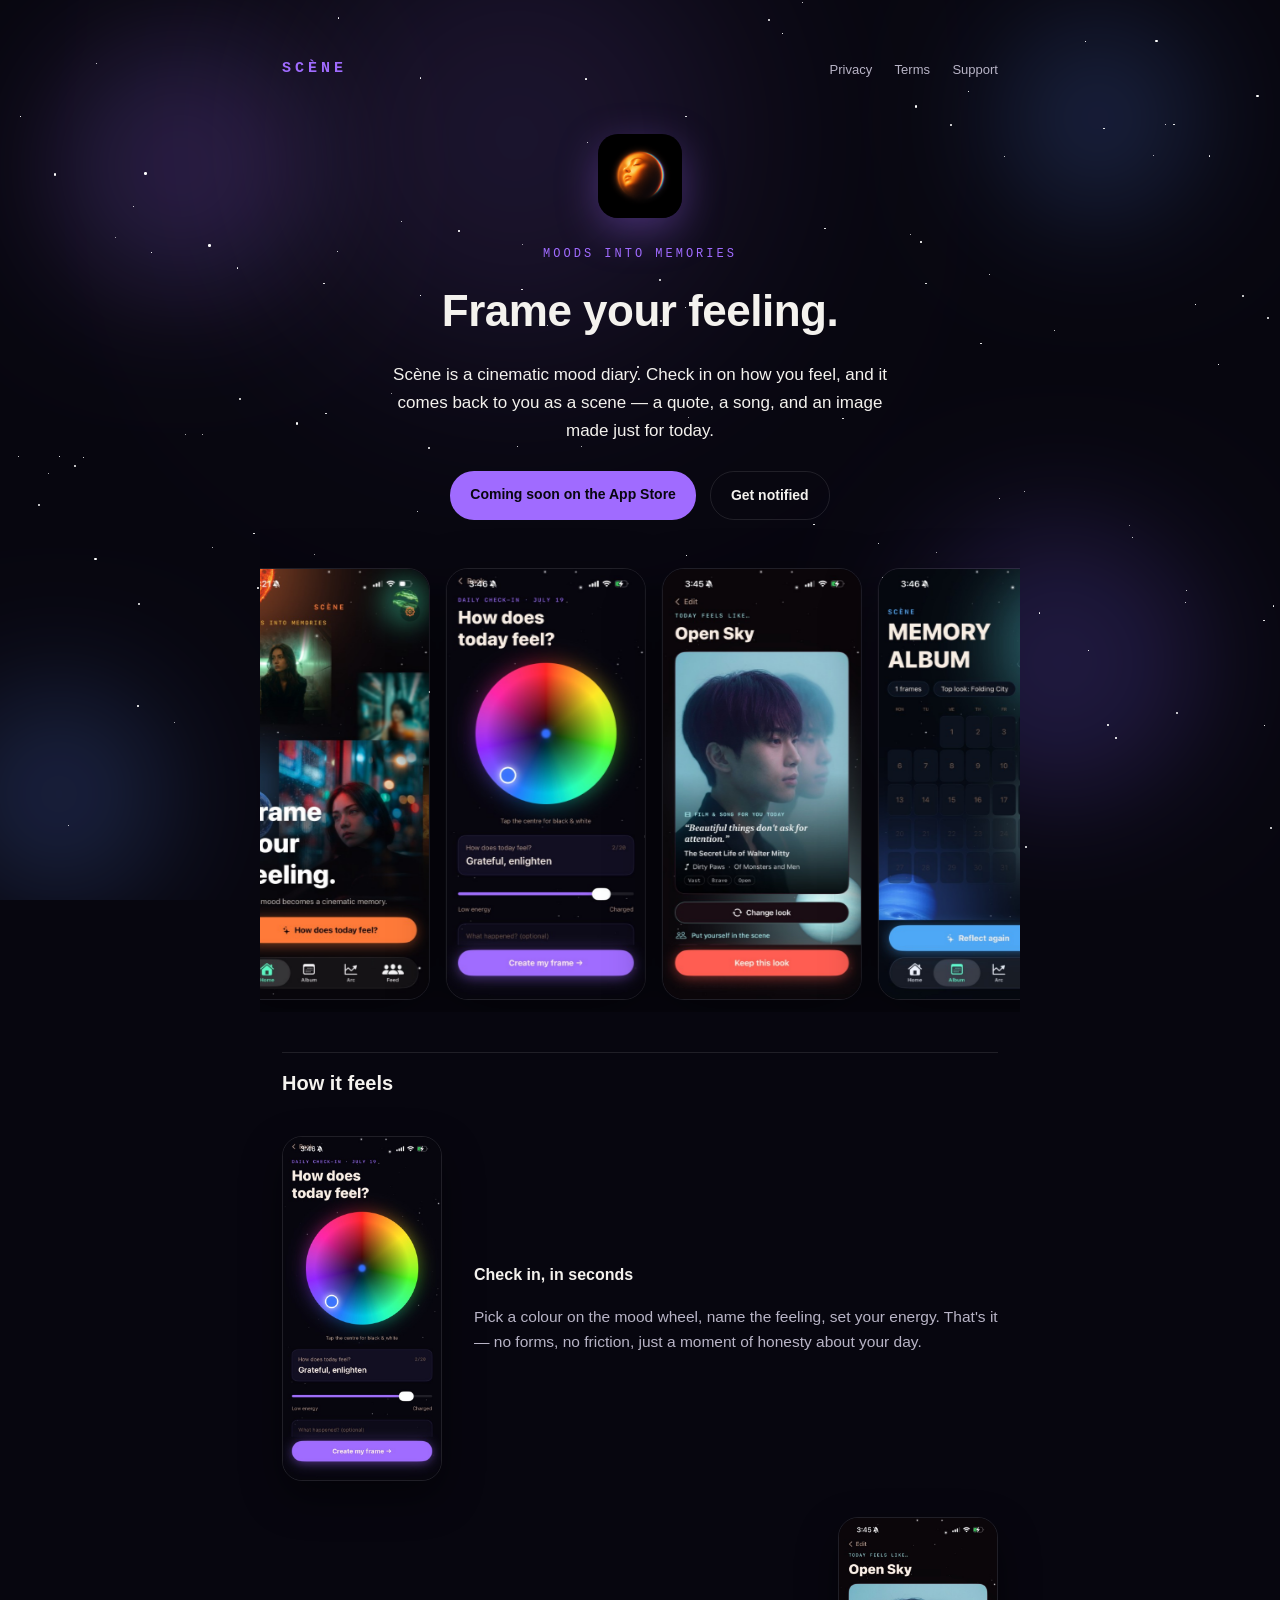
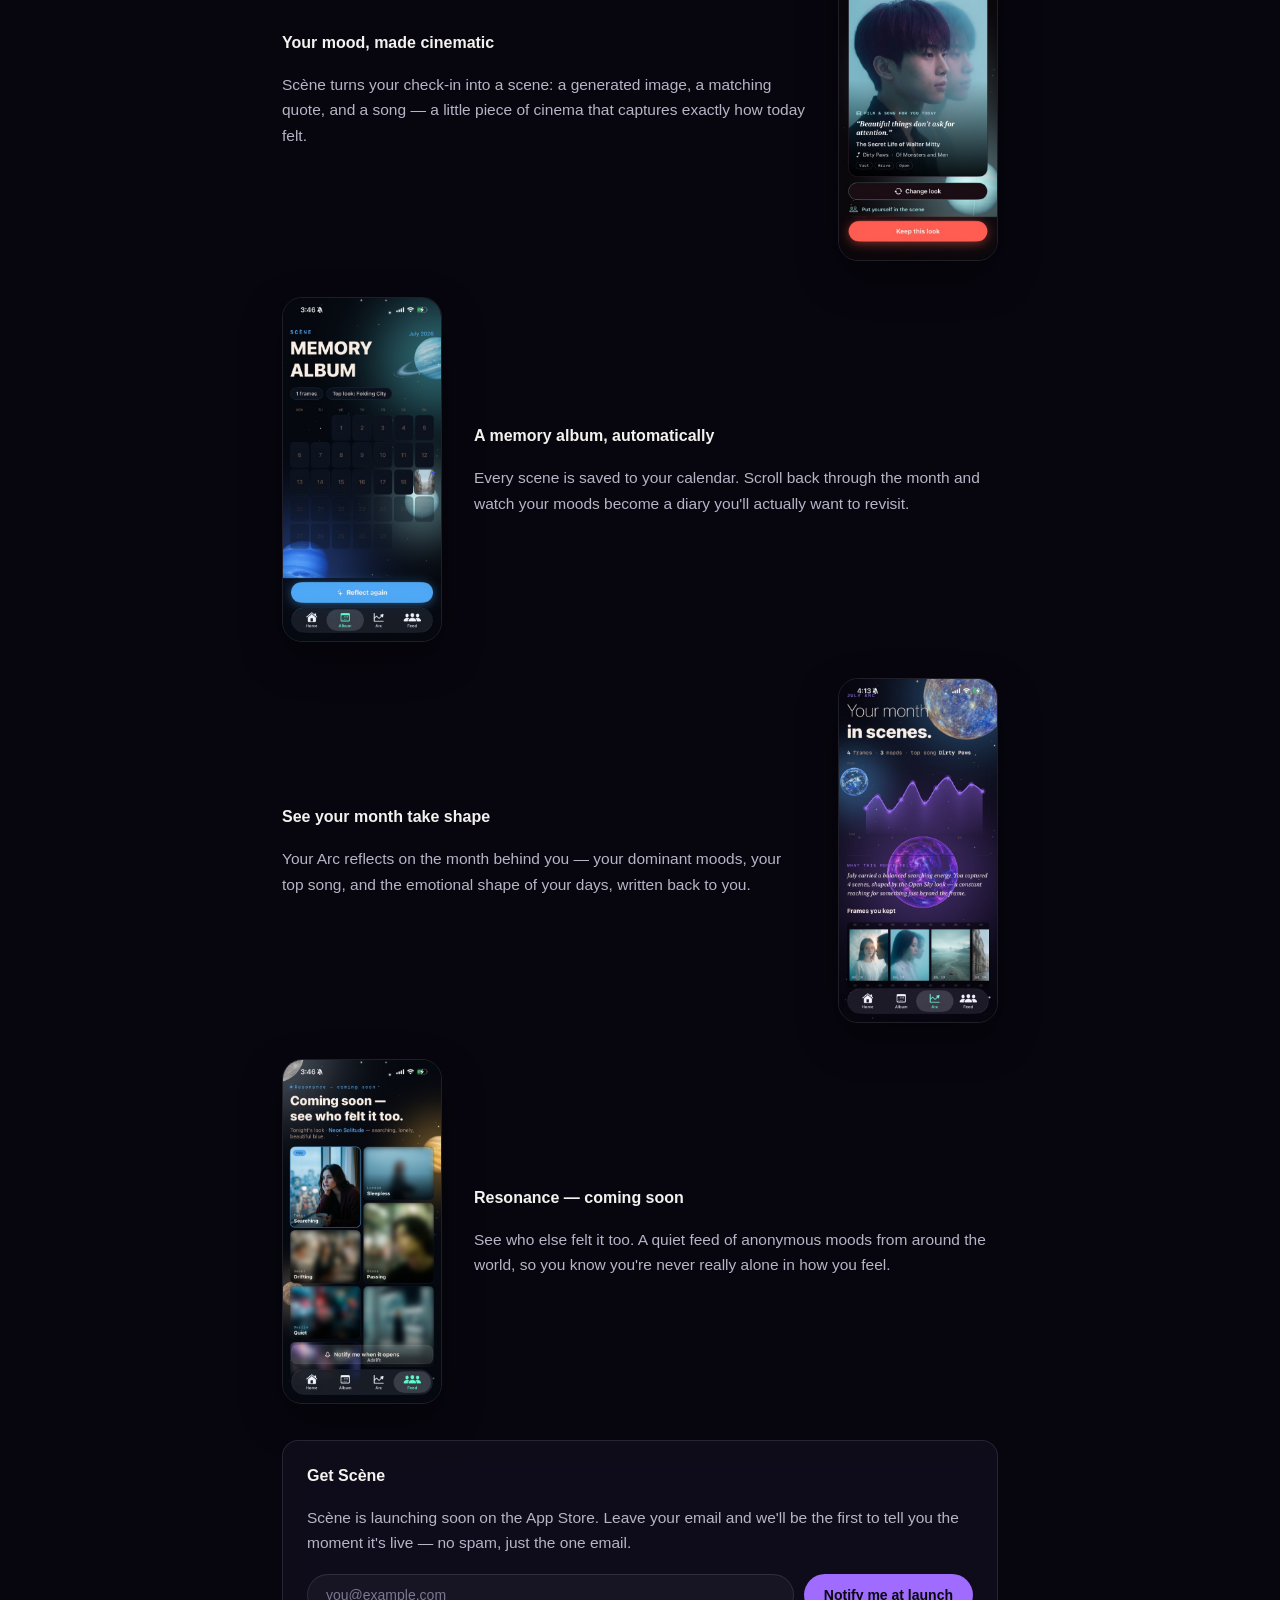
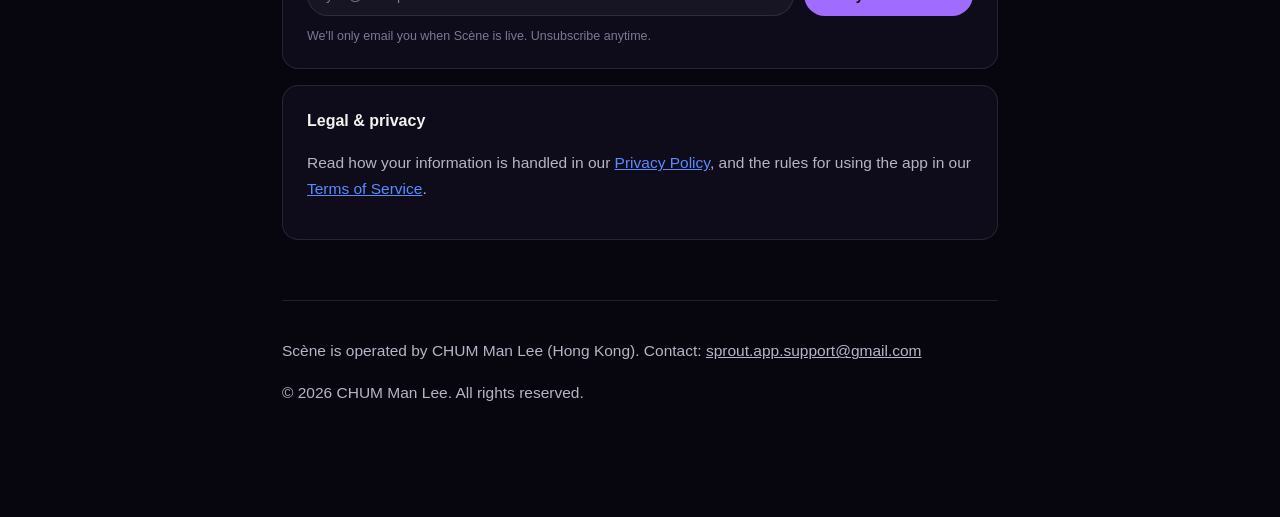
==== commit 5c817159: "Wire waitlist form to the Scene Email connection list Google Form" ====
--- a/index.html
+++ b/index.html
@@ -99,23 +99,21 @@
     <h3>Get Scène</h3>
     <p>Scène is launching soon on the App Store. Leave your email and we'll be the first to tell you the moment it's live — no spam, just the one email.</p>
     <!--
-      Waitlist form — currently wired to Buttondown (buttondown.email), a free
-      email-list tool built for exactly this: collect signups now, send one
-      email to everyone when the app launches. Replace "scene-app" below with
-      your own Buttondown username once you've created a free account.
+      Waitlist form — posts straight into your "Scene Email connection list"
+      Google Form (docs.google.com/forms/d/e/1FAIpQLScCqar2VrseY-j4_T1ekvhsZkD5rM3osnUpSo-bFkVRg7tbUw),
+      which collects every signup as a row in the linked Google Sheet. It
+      submits to a hidden iframe so visitors never leave this page.
     -->
     <form
       class="notify-form"
       id="notifyForm"
-      action="https://buttondown.email/api/emails/embed-subscribe/scene-app"
-      method="post"
-      target="popupwindow"
-      onsubmit="window.open('https://buttondown.email/scene-app', 'popupwindow', 'scrollbars=yes,width=800,height=600'); return true;"
+      action="https://docs.google.com/forms/d/e/1FAIpQLScCqar2VrseY-j4_T1ekvhsZkD5rM3osnUpSo-bFkVRg7tbUw/formResponse"
+      method="POST"
+      target="notify-hidden-frame"
     >
-      <input type="hidden" name="embed" value="1"/>
       <input
         type="email"
-        name="email"
+        name="entry.1094354254"
         id="notifyEmail"
         placeholder="you@example.com"
         aria-label="Email address"
@@ -123,7 +121,8 @@
       />
       <button type="submit" class="btn">Notify me at launch</button>
     </form>
-    <p class="form-note">We'll only email you when Scène is live. Unsubscribe anytime.</p>
+    <iframe name="notify-hidden-frame" id="notifyHiddenFrame" title="" style="display:none" aria-hidden="true"></iframe>
+    <p class="form-note" id="notifyNote">We'll only email you when Scène is live. Unsubscribe anytime.</p>
   </div>
 
   <div class="card">
@@ -138,5 +137,6 @@
 </div>
 <script src="cosmic-bg.js"></script>
 <script src="marquee.js"></script>
+<script src="notify-form.js"></script>
 </body>
 </html>
--- a/style.css
+++ b/style.css
@@ -228,6 +228,20 @@
   margin: 10px 0 0;
 }
 
+.form-note.success {
+  color: var(--accent-2);
+  font-weight: 600;
+}
+
+.notify-form input[type="email"]:disabled {
+  opacity: 0.5;
+}
+
+.notify-form .btn:disabled {
+  opacity: 0.7;
+  cursor: default;
+}
+
 .shots {
   overflow: hidden;
   padding: 40px 0 12px;
